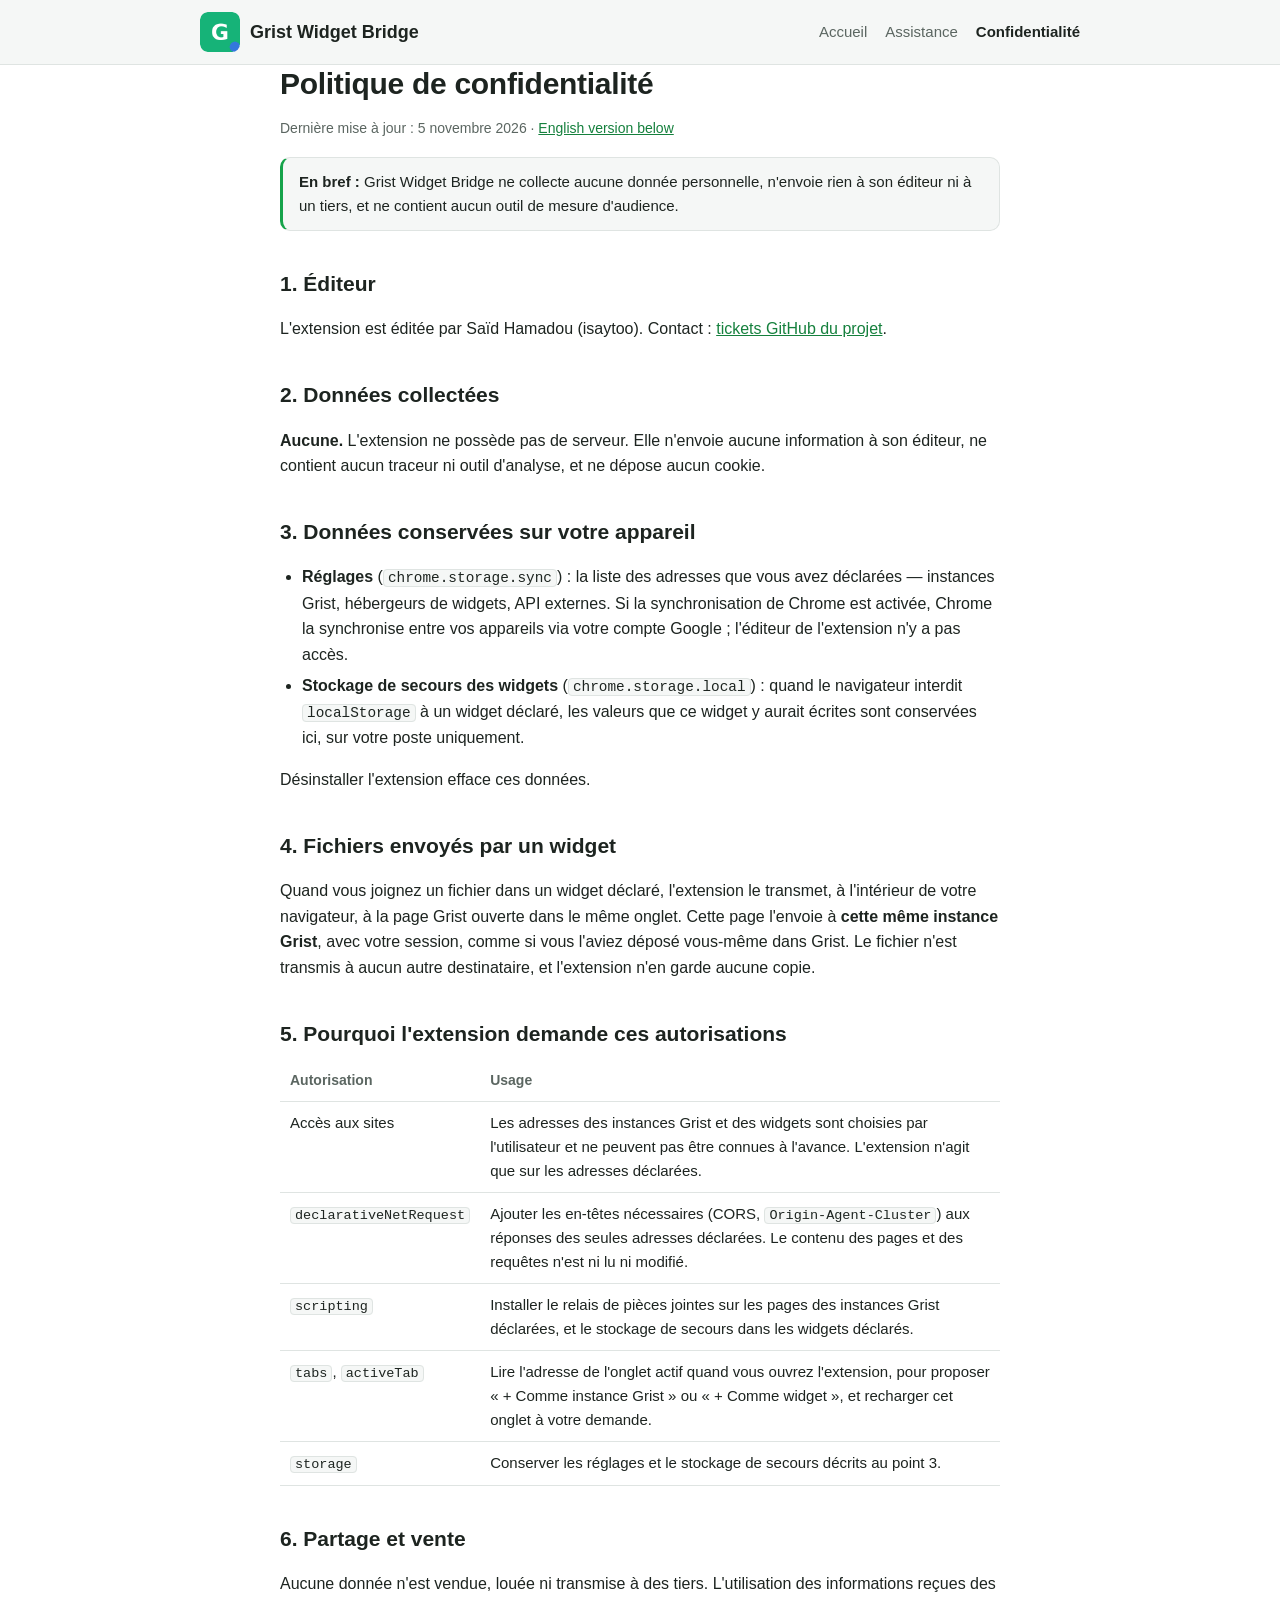
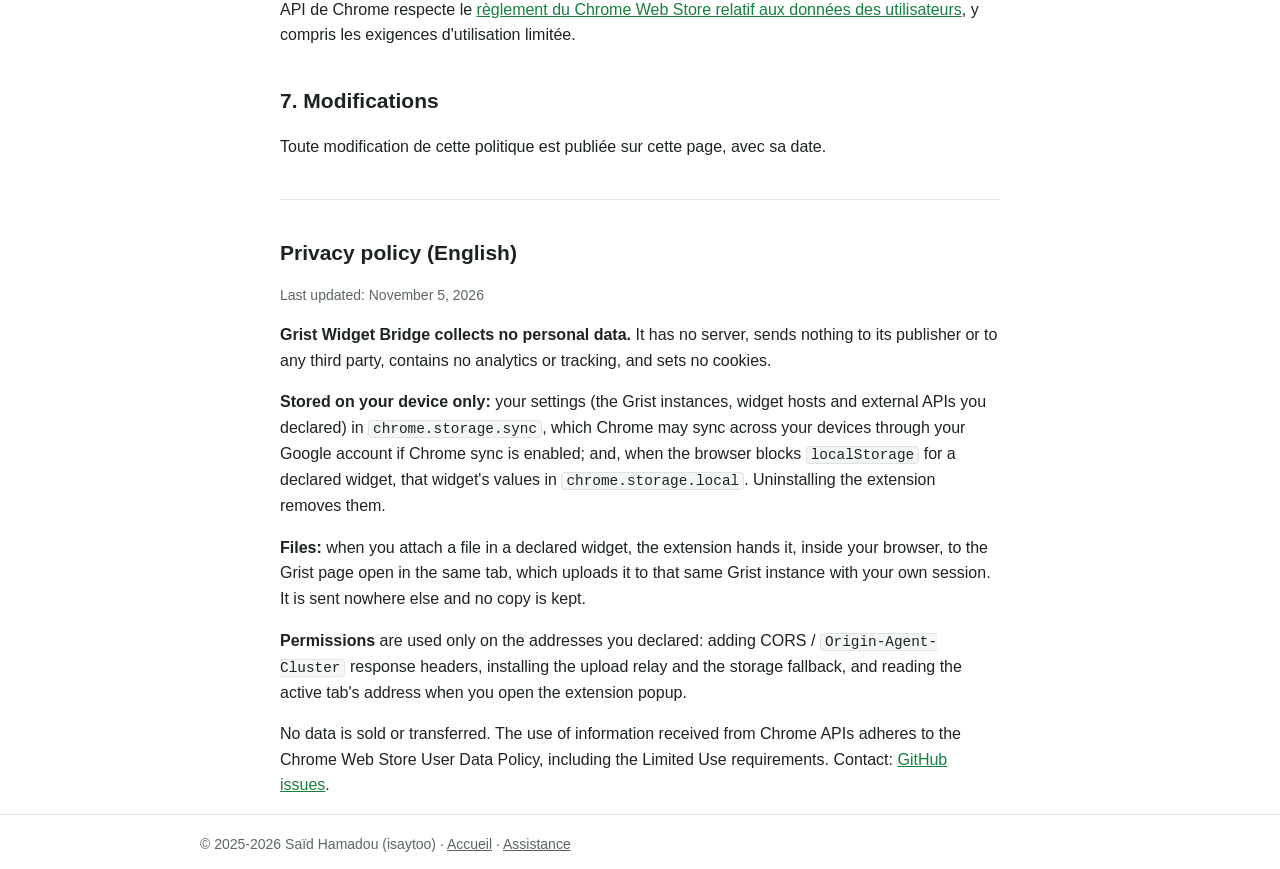
==== docs/confidentialite.html @ c7a1ba03 "docs: pages d'accueil, d'assistance et de confidentialité pour le Chrome Web Store Trois pages stati" ====
<!DOCTYPE html>
<html lang="fr">
<head>
<meta charset="utf-8">
<meta name="viewport" content="width=device-width, initial-scale=1">
<title>Politique de confidentialité — Grist Widget Bridge</title>
<meta name="description" content="Politique de confidentialité de l'extension Grist Widget Bridge : aucune donnée collectée.">
<link rel="stylesheet" href="style.css">
</head>
<body>
<header class="entete">
  <div class="cadre">
    <a class="marque" href="./"><img src="icon128.png" alt="" width="40" height="40"> Grist Widget Bridge</a>
    <nav><a href="./">Accueil</a><a href="support.html">Assistance</a><a href="confidentialite.html" aria-current="page">Confidentialité</a></nav>
  </div>
</header>

<main class="cadre texte">
  <h1>Politique de confidentialité</h1>
  <p class="doux">Dernière mise à jour : 5 novembre 2026 · <a href="#english">English version below</a></p>

  <div class="resume">
    <strong>En bref :</strong> Grist Widget Bridge ne collecte aucune donnée personnelle, n'envoie rien à son éditeur ni à un tiers, et ne contient aucun outil de mesure d'audience.
  </div>

  <h2>1. Éditeur</h2>
  <p>L'extension est éditée par Saïd Hamadou (isaytoo). Contact : <a href="https://github.com/isaytoo/grist-widget-bridge-firefox/issues">tickets GitHub du projet</a>.</p>

  <h2>2. Données collectées</h2>
  <p><strong>Aucune.</strong> L'extension ne possède pas de serveur. Elle n'envoie aucune information à son éditeur, ne contient aucun traceur ni outil d'analyse, et ne dépose aucun cookie.</p>

  <h2>3. Données conservées sur votre appareil</h2>
  <ul class="liste">
    <li><strong>Réglages</strong> (<code>chrome.storage.sync</code>) : la liste des adresses que vous avez déclarées — instances Grist, hébergeurs de widgets, API externes. Si la synchronisation de Chrome est activée, Chrome la synchronise entre vos appareils via votre compte Google ; l'éditeur de l'extension n'y a pas accès.</li>
    <li><strong>Stockage de secours des widgets</strong> (<code>chrome.storage.local</code>) : quand le navigateur interdit <code>localStorage</code> à un widget déclaré, les valeurs que ce widget y aurait écrites sont conservées ici, sur votre poste uniquement.</li>
  </ul>
  <p>Désinstaller l'extension efface ces données.</p>

  <h2>4. Fichiers envoyés par un widget</h2>
  <p>Quand vous joignez un fichier dans un widget déclaré, l'extension le transmet, à l'intérieur de votre navigateur, à la page Grist ouverte dans le même onglet. Cette page l'envoie à <strong>cette même instance Grist</strong>, avec votre session, comme si vous l'aviez déposé vous-même dans Grist. Le fichier n'est transmis à aucun autre destinataire, et l'extension n'en garde aucune copie.</p>

  <h2>5. Pourquoi l'extension demande ces autorisations</h2>
  <table class="tableau">
    <thead><tr><th>Autorisation</th><th>Usage</th></tr></thead>
    <tbody>
      <tr><td>Accès aux sites</td><td>Les adresses des instances Grist et des widgets sont choisies par l'utilisateur et ne peuvent pas être connues à l'avance. L'extension n'agit que sur les adresses déclarées.</td></tr>
      <tr><td><code>declarativeNetRequest</code></td><td>Ajouter les en-têtes nécessaires (CORS, <code>Origin-Agent-Cluster</code>) aux réponses des seules adresses déclarées. Le contenu des pages et des requêtes n'est ni lu ni modifié.</td></tr>
      <tr><td><code>scripting</code></td><td>Installer le relais de pièces jointes sur les pages des instances Grist déclarées, et le stockage de secours dans les widgets déclarés.</td></tr>
      <tr><td><code>tabs</code>, <code>activeTab</code></td><td>Lire l'adresse de l'onglet actif quand vous ouvrez l'extension, pour proposer « + Comme instance Grist » ou « + Comme widget », et recharger cet onglet à votre demande.</td></tr>
      <tr><td><code>storage</code></td><td>Conserver les réglages et le stockage de secours décrits au point 3.</td></tr>
    </tbody>
  </table>

  <h2>6. Partage et vente</h2>
  <p>Aucune donnée n'est vendue, louée ni transmise à des tiers. L'utilisation des informations reçues des API de Chrome respecte le <a href="https://developer.chrome.com/docs/webstore/program-policies/policies">règlement du Chrome Web Store relatif aux données des utilisateurs</a>, y compris les exigences d'utilisation limitée.</p>

  <h2>7. Modifications</h2>
  <p>Toute modification de cette politique est publiée sur cette page, avec sa date.</p>

  <hr>

  <h2 id="english">Privacy policy (English)</h2>
  <p class="doux">Last updated: November 5, 2026</p>
  <p><strong>Grist Widget Bridge collects no personal data.</strong> It has no server, sends nothing to its publisher or to any third party, contains no analytics or tracking, and sets no cookies.</p>
  <p><strong>Stored on your device only:</strong> your settings (the Grist instances, widget hosts and external APIs you declared) in <code>chrome.storage.sync</code>, which Chrome may sync across your devices through your Google account if Chrome sync is enabled; and, when the browser blocks <code>localStorage</code> for a declared widget, that widget's values in <code>chrome.storage.local</code>. Uninstalling the extension removes them.</p>
  <p><strong>Files:</strong> when you attach a file in a declared widget, the extension hands it, inside your browser, to the Grist page open in the same tab, which uploads it to that same Grist instance with your own session. It is sent nowhere else and no copy is kept.</p>
  <p><strong>Permissions</strong> are used only on the addresses you declared: adding CORS / <code>Origin-Agent-Cluster</code> response headers, installing the upload relay and the storage fallback, and reading the active tab's address when you open the extension popup.</p>
  <p>No data is sold or transferred. The use of information received from Chrome APIs adheres to the Chrome Web Store User Data Policy, including the Limited Use requirements. Contact: <a href="https://github.com/isaytoo/grist-widget-bridge-firefox/issues">GitHub issues</a>.</p>
</main>

<footer class="pied">
  <div class="cadre">© 2025-2026 Saïd Hamadou (isaytoo) · <a href="./">Accueil</a> · <a href="support.html">Assistance</a></div>
</footer>
</body>
</html>
---- docs/style.css ----
:root {
  --fond: #ffffff; --fond2: #f5f7f6; --bord: #dfe4e2; --texte: #1d2420; --doux: #5b6661;
  --accent: #16a34a; --accent-fonce: #15803d; --r: 10px;
}
@media (prefers-color-scheme: dark) {
  :root { --fond: #111614; --fond2: #18201c; --bord: #2a332e; --texte: #e7ece9; --doux: #9aa69f;
          --accent: #34d399; --accent-fonce: #6ee7b7; }
}
* { box-sizing: border-box; }
body { margin: 0; background: var(--fond); color: var(--texte);
  font: 16px/1.6 -apple-system, BlinkMacSystemFont, "Segoe UI", Roboto, Helvetica, Arial, sans-serif; }
a { color: var(--accent-fonce); }
code { font-size: .9em; background: var(--fond2); border: 1px solid var(--bord); border-radius: 4px; padding: 0 4px; }
.cadre { max-width: 920px; margin: 0 auto; padding: 0 20px; }

.entete { border-bottom: 1px solid var(--bord); background: var(--fond2); }
.entete .cadre { display: flex; align-items: center; justify-content: space-between; gap: 16px;
  flex-wrap: wrap; padding-top: 12px; padding-bottom: 12px; }
.marque { display: flex; align-items: center; gap: 10px; font-weight: 650; font-size: 18px;
  color: var(--texte); text-decoration: none; }
.marque img { border-radius: 8px; }
nav { display: flex; gap: 18px; flex-wrap: wrap; }
nav a { color: var(--doux); text-decoration: none; font-size: 15px; }
nav a:hover, nav a[aria-current="page"] { color: var(--texte); }
nav a[aria-current="page"] { font-weight: 600; }

main { padding-top: 32px; padding-bottom: 48px; }
h1 { font-size: 30px; line-height: 1.25; margin: 0 0 12px; letter-spacing: -.01em; }
h2 { font-size: 21px; margin: 36px 0 10px; }
h3 { font-size: 17px; margin: 0 0 6px; }
.chapo { font-size: 18px; color: var(--doux); max-width: 64ch; }
.texte { max-width: 760px; }
.doux { color: var(--doux); font-size: 14px; }

.grille { display: grid; grid-template-columns: repeat(auto-fit, minmax(240px, 1fr)); gap: 14px; }
.carte { border: 1px solid var(--bord); border-radius: var(--r); padding: 18px; background: var(--fond);
  border-top: 3px solid var(--accent); }
.carte p { margin: 0; color: var(--doux); font-size: 15px; }

.etapes, .liste { padding-left: 22px; }
.etapes li, .liste li { margin-bottom: 6px; }
.note, .resume { background: var(--fond2); border: 1px solid var(--bord); border-left: 3px solid var(--accent);
  border-radius: var(--r); padding: 12px 16px; font-size: 15px; }
.resume { margin: 18px 0 8px; }

.bouton { display: inline-block; background: var(--accent-fonce); color: #fff; text-decoration: none;
  padding: 9px 16px; border-radius: 8px; font-weight: 600; }
@media (prefers-color-scheme: dark) { .bouton { color: #0b1210; } }
.contact { background: var(--fond2); border: 1px solid var(--bord); border-radius: var(--r); padding: 4px 20px 16px; }

.tableau { width: 100%; border-collapse: collapse; font-size: 15px; margin: 8px 0; }
.tableau th, .tableau td { text-align: left; vertical-align: top; padding: 9px 10px; border-bottom: 1px solid var(--bord); }
.tableau th { color: var(--doux); font-weight: 600; font-size: 14px; }
.question { border: 1px solid var(--bord); border-radius: var(--r); padding: 10px 14px; margin-bottom: 8px; }
.question summary { cursor: pointer; font-weight: 600; }
.question p { margin: 8px 0 2px; color: var(--doux); }
hr { border: 0; border-top: 1px solid var(--bord); margin: 40px 0 0; }

.pied { border-top: 1px solid var(--bord); color: var(--doux); font-size: 14px; padding: 18px 0; }
.pied a { color: var(--doux); }

@media (max-width: 600px) {
  h1 { font-size: 25px; }
  .tableau { font-size: 14px; }
  .tableau td, .tableau th { padding: 7px 6px; }
}
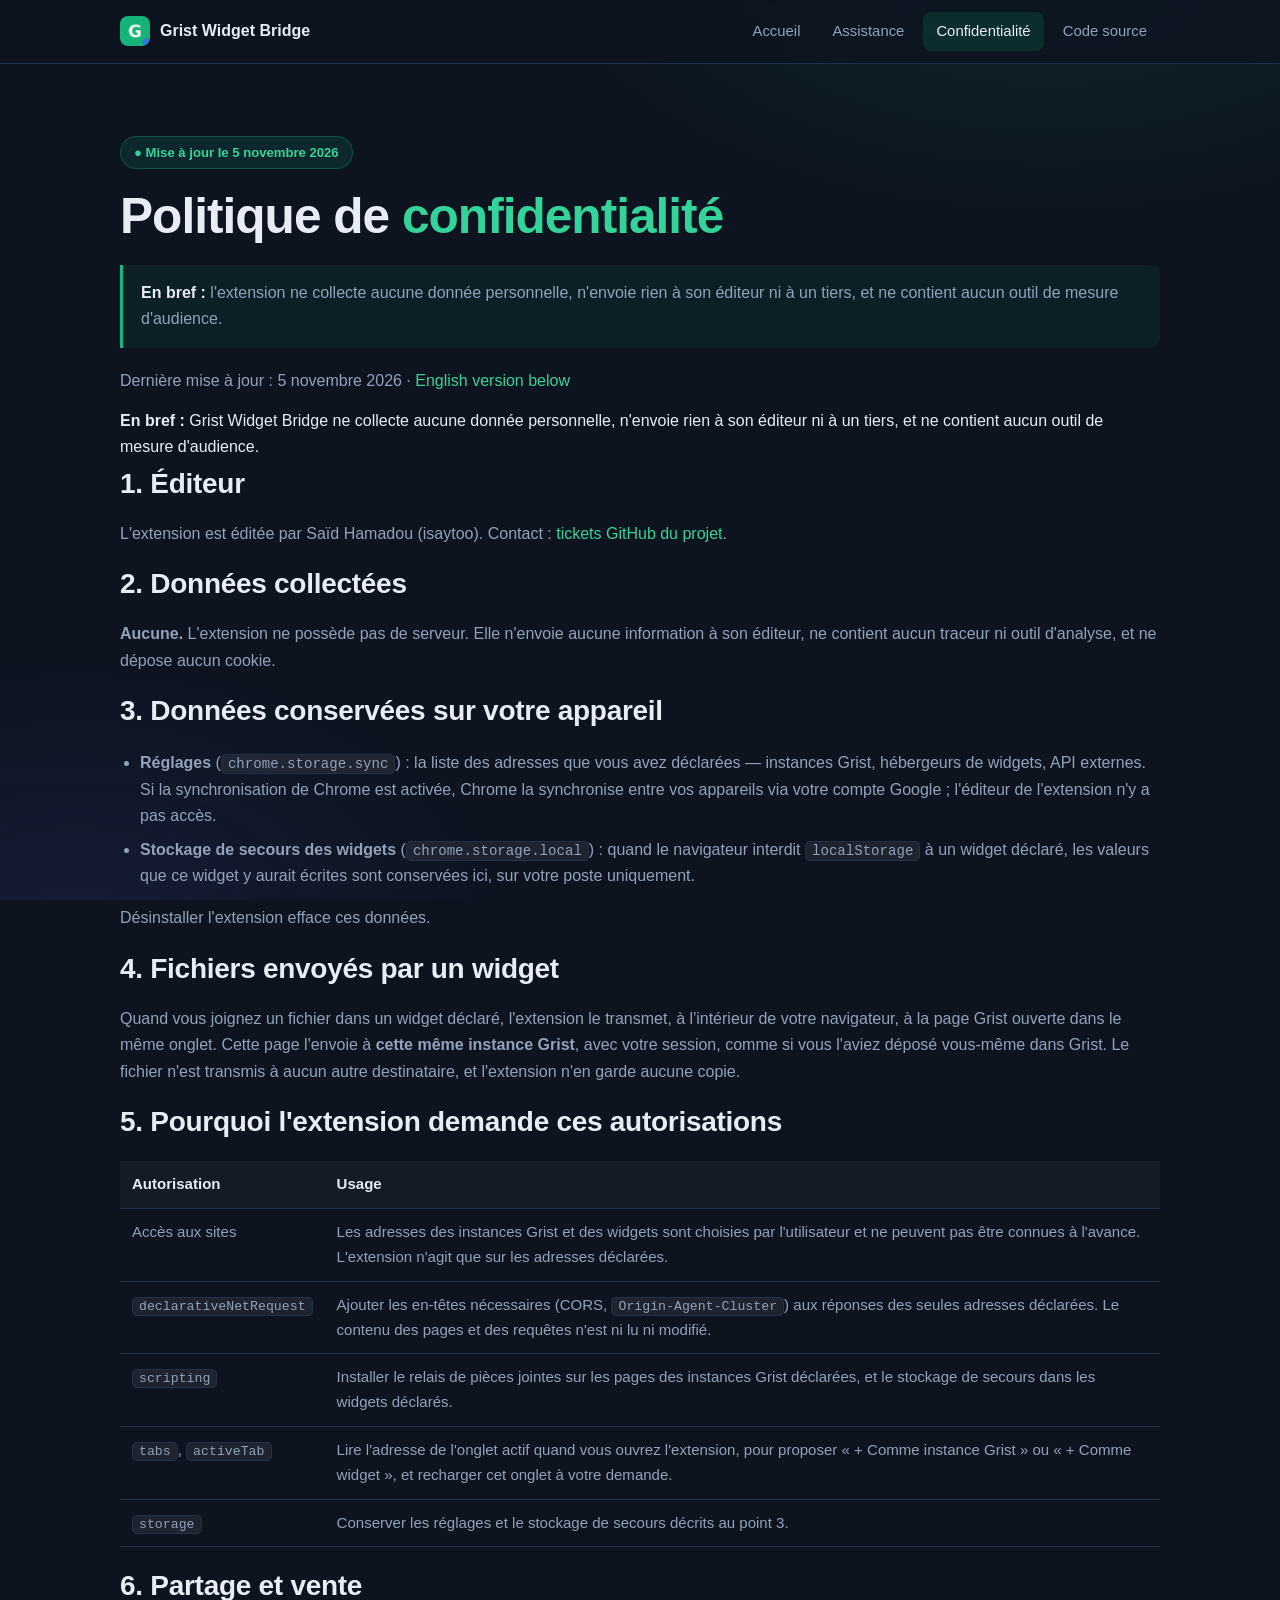
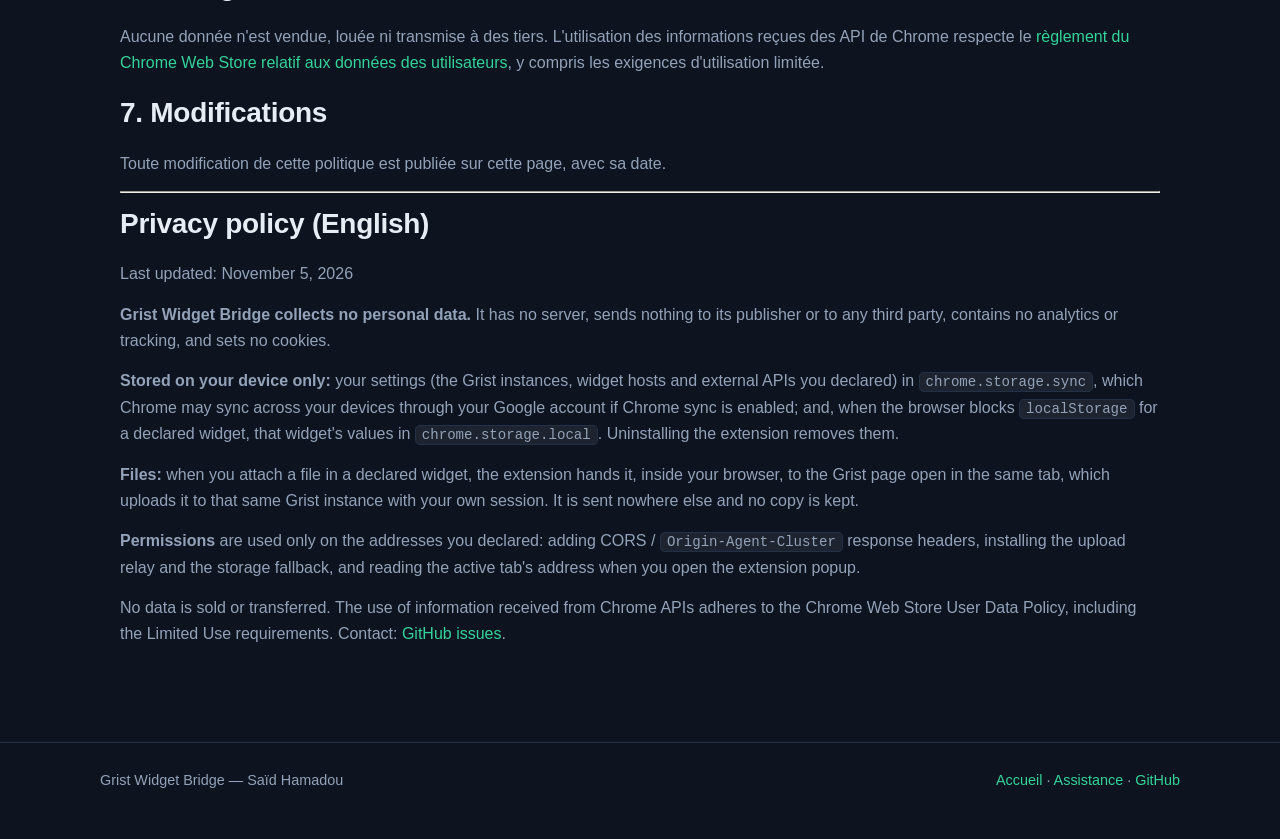
==== commit cf3b4748: "v2.6 Firefox : porter les améliorations, rétablir l'identité Firefox Des modifications en cours tran" ====
--- a/docs/confidentialite.html
+++ b/docs/confidentialite.html
@@ -1,23 +1,37 @@
-<!DOCTYPE html>
+<!doctype html>
 <html lang="fr">
 <head>
 <meta charset="utf-8">
 <meta name="viewport" content="width=device-width, initial-scale=1">
 <title>Politique de confidentialité — Grist Widget Bridge</title>
-<meta name="description" content="Politique de confidentialité de l'extension Grist Widget Bridge : aucune donnée collectée.">
+<meta name="description" content="Grist Widget Bridge ne collecte aucune donnée : pas de serveur, pas de traceur, rien n'est transmis à son éditeur.">
+<link rel="icon" href="img/icon128.png">
 <link rel="stylesheet" href="style.css">
 </head>
 <body>
-<header class="entete">
-  <div class="cadre">
-    <a class="marque" href="./"><img src="icon128.png" alt="" width="40" height="40"> Grist Widget Bridge</a>
-    <nav><a href="./">Accueil</a><a href="support.html">Assistance</a><a href="confidentialite.html" aria-current="page">Confidentialité</a></nav>
-  </div>
-</header>
+<div class="enveloppe">
 
-<main class="cadre texte">
-  <h1>Politique de confidentialité</h1>
-  <p class="doux">Dernière mise à jour : 5 novembre 2026 · <a href="#english">English version below</a></p>
+  <nav class="barre">
+    <div class="barre-inner">
+      <a class="marque" href="index.html"><img src="img/icon128.png" alt=""> Grist Widget Bridge</a>
+      <div class="nav">
+        <a href="index.html">Accueil</a>
+        <a href="support.html">Assistance</a>
+        <a href="confidentialite.html" aria-current="page">Confidentialité</a>
+        <a href="https://github.com/isaytoo/grist-widget-bridge-firefox">Code source</a>
+      </div>
+    </div>
+  </nav>
+
+  <main>
+    <section class="hero" style="padding-bottom:0">
+      <span class="pastille">● Mise à jour le 5 novembre 2026</span>
+      <h1>Politique de <span class="accent">confidentialité</span></h1>
+      <div class="encadre">
+        <p><strong>En bref :</strong> l'extension ne collecte aucune donnée personnelle, n'envoie rien à son éditeur ni à un tiers, et ne contient aucun outil de mesure d'audience.</p>
+      </div>
+    </section>
+<p class="doux">Dernière mise à jour : 5 novembre 2026 · <a href="#english">English version below</a></p>
 
   <div class="resume">
     <strong>En bref :</strong> Grist Widget Bridge ne collecte aucune donnée personnelle, n'envoie rien à son éditeur ni à un tiers, et ne contient aucun outil de mesure d'audience.
@@ -40,7 +54,7 @@
   <p>Quand vous joignez un fichier dans un widget déclaré, l'extension le transmet, à l'intérieur de votre navigateur, à la page Grist ouverte dans le même onglet. Cette page l'envoie à <strong>cette même instance Grist</strong>, avec votre session, comme si vous l'aviez déposé vous-même dans Grist. Le fichier n'est transmis à aucun autre destinataire, et l'extension n'en garde aucune copie.</p>
 
   <h2>5. Pourquoi l'extension demande ces autorisations</h2>
-  <table class="tableau">
+  <table >
     <thead><tr><th>Autorisation</th><th>Usage</th></tr></thead>
     <tbody>
       <tr><td>Accès aux sites</td><td>Les adresses des instances Grist et des widgets sont choisies par l'utilisateur et ne peuvent pas être connues à l'avance. L'extension n'agit que sur les adresses déclarées.</td></tr>
@@ -66,10 +80,19 @@
   <p><strong>Files:</strong> when you attach a file in a declared widget, the extension hands it, inside your browser, to the Grist page open in the same tab, which uploads it to that same Grist instance with your own session. It is sent nowhere else and no copy is kept.</p>
   <p><strong>Permissions</strong> are used only on the addresses you declared: adding CORS / <code>Origin-Agent-Cluster</code> response headers, installing the upload relay and the storage fallback, and reading the active tab's address when you open the extension popup.</p>
   <p>No data is sold or transferred. The use of information received from Chrome APIs adheres to the Chrome Web Store User Data Policy, including the Limited Use requirements. Contact: <a href="https://github.com/isaytoo/grist-widget-bridge-firefox/issues">GitHub issues</a>.</p>
-</main>
+  </main>
 
-<footer class="pied">
-  <div class="cadre">© 2025-2026 Saïd Hamadou (isaytoo) · <a href="./">Accueil</a> · <a href="support.html">Assistance</a></div>
-</footer>
+  <footer>
+    <div class="footer-inner">
+      <span>Grist Widget Bridge — Saïd Hamadou</span>
+      <span class="droite">
+        <a href="index.html">Accueil</a> ·
+        <a href="support.html">Assistance</a> ·
+        <a href="https://github.com/isaytoo/grist-widget-bridge-firefox">GitHub</a>
+      </span>
+    </div>
+  </footer>
+
+</div>
 </body>
 </html>
--- a/docs/style.css
+++ b/docs/style.css
@@ -1,66 +1,194 @@
+/* Grist Widget Bridge — habillage du site de présentation.
+   Repris des visuels du magasin : fond nuit bleutée, accent vert Grist, ambre pour les widgets. */
+
 :root {
-  --fond: #ffffff; --fond2: #f5f7f6; --bord: #dfe4e2; --texte: #1d2420; --doux: #5b6661;
-  --accent: #16a34a; --accent-fonce: #15803d; --r: 10px;
+  --nuit:      #0d1420;
+  --nuit-2:    #131c2b;
+  --carte:     #182233;
+  --ligne:     #233146;
+  --texte:     #e8edf5;
+  --gris:      #93a2b8;
+  --vert:      #10b981;
+  --vert-clair:#34d399;
+  --ambre:     #f59e0b;
+  --rayon:     14px;
+  --large:     1080px;
 }
-@media (prefers-color-scheme: dark) {
-  :root { --fond: #111614; --fond2: #18201c; --bord: #2a332e; --texte: #e7ece9; --doux: #9aa69f;
-          --accent: #34d399; --accent-fonce: #6ee7b7; }
+
+*, *::before, *::after { box-sizing: border-box; }
+
+html { scroll-behavior: smooth; }
+
+body {
+  margin: 0;
+  background: var(--nuit);
+  color: var(--texte);
+  font-family: -apple-system, BlinkMacSystemFont, "Segoe UI", Inter, Roboto, Helvetica, Arial, sans-serif;
+  font-size: 16px;
+  line-height: 1.65;
+  -webkit-font-smoothing: antialiased;
 }
-* { box-sizing: border-box; }
-body { margin: 0; background: var(--fond); color: var(--texte);
-  font: 16px/1.6 -apple-system, BlinkMacSystemFont, "Segoe UI", Roboto, Helvetica, Arial, sans-serif; }
-a { color: var(--accent-fonce); }
-code { font-size: .9em; background: var(--fond2); border: 1px solid var(--bord); border-radius: 4px; padding: 0 4px; }
-.cadre { max-width: 920px; margin: 0 auto; padding: 0 20px; }
 
-.entete { border-bottom: 1px solid var(--bord); background: var(--fond2); }
-.entete .cadre { display: flex; align-items: center; justify-content: space-between; gap: 16px;
-  flex-wrap: wrap; padding-top: 12px; padding-bottom: 12px; }
-.marque { display: flex; align-items: center; gap: 10px; font-weight: 650; font-size: 18px;
-  color: var(--texte); text-decoration: none; }
-.marque img { border-radius: 8px; }
-nav { display: flex; gap: 18px; flex-wrap: wrap; }
-nav a { color: var(--doux); text-decoration: none; font-size: 15px; }
-nav a:hover, nav a[aria-current="page"] { color: var(--texte); }
-nav a[aria-current="page"] { font-weight: 600; }
+/* Lueur d'arrière-plan, comme sur la capture d'architecture */
+body::before {
+  content: "";
+  position: fixed;
+  inset: 0;
+  pointer-events: none;
+  background:
+    radial-gradient(760px 420px at 82% -8%, rgba(16, 185, 129, .13), transparent 70%),
+    radial-gradient(620px 380px at 6% 102%, rgba(99, 102, 241, .10), transparent 70%);
+  z-index: 0;
+}
 
-main { padding-top: 32px; padding-bottom: 48px; }
-h1 { font-size: 30px; line-height: 1.25; margin: 0 0 12px; letter-spacing: -.01em; }
-h2 { font-size: 21px; margin: 36px 0 10px; }
-h3 { font-size: 17px; margin: 0 0 6px; }
-.chapo { font-size: 18px; color: var(--doux); max-width: 64ch; }
-.texte { max-width: 760px; }
-.doux { color: var(--doux); font-size: 14px; }
+.enveloppe { position: relative; z-index: 1; }
 
-.grille { display: grid; grid-template-columns: repeat(auto-fit, minmax(240px, 1fr)); gap: 14px; }
-.carte { border: 1px solid var(--bord); border-radius: var(--r); padding: 18px; background: var(--fond);
-  border-top: 3px solid var(--accent); }
-.carte p { margin: 0; color: var(--doux); font-size: 15px; }
+a { color: var(--vert-clair); text-decoration: none; }
+a:hover { text-decoration: underline; }
 
-.etapes, .liste { padding-left: 22px; }
-.etapes li, .liste li { margin-bottom: 6px; }
-.note, .resume { background: var(--fond2); border: 1px solid var(--bord); border-left: 3px solid var(--accent);
-  border-radius: var(--r); padding: 12px 16px; font-size: 15px; }
-.resume { margin: 18px 0 8px; }
+code {
+  background: rgba(255, 255, 255, .07);
+  border: 1px solid var(--ligne);
+  padding: 1px 6px;
+  border-radius: 5px;
+  font-family: ui-monospace, SFMono-Regular, Menlo, Consolas, monospace;
+  font-size: .88em;
+}
 
-.bouton { display: inline-block; background: var(--accent-fonce); color: #fff; text-decoration: none;
-  padding: 9px 16px; border-radius: 8px; font-weight: 600; }
-@media (prefers-color-scheme: dark) { .bouton { color: #0b1210; } }
-.contact { background: var(--fond2); border: 1px solid var(--bord); border-radius: var(--r); padding: 4px 20px 16px; }
+/* ── Barre de navigation ─────────────────────────────────────────────── */
+.barre {
+  position: sticky; top: 0; z-index: 20;
+  background: rgba(13, 20, 32, .82);
+  backdrop-filter: blur(12px);
+  border-bottom: 1px solid var(--ligne);
+}
+.barre-inner {
+  max-width: var(--large); margin: 0 auto;
+  padding: 12px 20px;
+  display: flex; align-items: center; gap: 14px; flex-wrap: wrap;
+}
+.marque { display: flex; align-items: center; gap: 10px; font-weight: 700; color: var(--texte); }
+.marque:hover { text-decoration: none; }
+.marque img { width: 30px; height: 30px; border-radius: 8px; }
+.nav { margin-left: auto; display: flex; gap: 6px; flex-wrap: wrap; }
+.nav a {
+  color: var(--gris); padding: 7px 13px; border-radius: 8px; font-size: .93rem;
+}
+.nav a:hover { background: rgba(255, 255, 255, .06); color: var(--texte); text-decoration: none; }
+.nav a[aria-current="page"] { color: var(--texte); background: rgba(16, 185, 129, .14); }
 
-.tableau { width: 100%; border-collapse: collapse; font-size: 15px; margin: 8px 0; }
-.tableau th, .tableau td { text-align: left; vertical-align: top; padding: 9px 10px; border-bottom: 1px solid var(--bord); }
-.tableau th { color: var(--doux); font-weight: 600; font-size: 14px; }
-.question { border: 1px solid var(--bord); border-radius: var(--r); padding: 10px 14px; margin-bottom: 8px; }
-.question summary { cursor: pointer; font-weight: 600; }
-.question p { margin: 8px 0 2px; color: var(--doux); }
-hr { border: 0; border-top: 1px solid var(--bord); margin: 40px 0 0; }
+/* ── Mise en page ────────────────────────────────────────────────────── */
+main { max-width: var(--large); margin: 0 auto; padding: 0 20px 80px; }
+section { padding-top: 56px; }
+h1 { font-size: clamp(2rem, 5vw, 3.1rem); line-height: 1.12; margin: 0 0 16px; letter-spacing: -.02em; }
+h2 { font-size: clamp(1.3rem, 3vw, 1.75rem); margin: 0 0 14px; letter-spacing: -.01em; }
+h3 { font-size: 1.05rem; margin: 0 0 8px; }
+p  { color: var(--gris); margin: 0 0 14px; }
+.accent { color: var(--vert-clair); }
+.chapeau { font-size: 1.12rem; max-width: 62ch; }
 
-.pied { border-top: 1px solid var(--bord); color: var(--doux); font-size: 14px; padding: 18px 0; }
-.pied a { color: var(--doux); }
+/* ── Accueil ─────────────────────────────────────────────────────────── */
+.hero { padding: 72px 0 8px; }
+.pastille {
+  display: inline-flex; align-items: center; gap: 8px;
+  background: rgba(16, 185, 129, .12); border: 1px solid rgba(16, 185, 129, .3);
+  color: var(--vert-clair); padding: 5px 13px; border-radius: 999px;
+  font-size: .82rem; font-weight: 600; margin-bottom: 20px;
+}
+.actions { display: flex; gap: 12px; flex-wrap: wrap; margin-top: 26px; }
+.bouton {
+  display: inline-flex; align-items: center; gap: 8px;
+  padding: 12px 22px; border-radius: 10px; font-weight: 600; font-size: .97rem;
+  border: 1px solid transparent; transition: transform .12s, background .15s, border-color .15s;
+}
+.bouton:hover { text-decoration: none; transform: translateY(-1px); }
+.bouton-plein { background: var(--vert); color: #04221a; }
+.bouton-plein:hover { background: var(--vert-clair); }
+.bouton-vide { border-color: var(--ligne); color: var(--texte); background: rgba(255, 255, 255, .03); }
+.bouton-vide:hover { border-color: var(--vert); }
 
-@media (max-width: 600px) {
-  h1 { font-size: 25px; }
-  .tableau { font-size: 14px; }
-  .tableau td, .tableau th { padding: 7px 6px; }
+/* ── Visuels ─────────────────────────────────────────────────────────── */
+figure { margin: 0; }
+.visuel {
+  margin-top: 36px;
+  border: 1px solid var(--ligne); border-radius: var(--rayon);
+  overflow: hidden; background: var(--nuit-2);
+  box-shadow: 0 24px 60px rgba(0, 0, 0, .45);
 }
+.visuel img { display: block; width: 100%; height: auto; }
+figcaption { color: var(--gris); font-size: .88rem; padding: 11px 16px; border-top: 1px solid var(--ligne); }
+
+/* ── Grilles de cartes ───────────────────────────────────────────────── */
+.grille { display: grid; gap: 16px; grid-template-columns: repeat(auto-fit, minmax(265px, 1fr)); }
+.carte {
+  background: var(--carte); border: 1px solid var(--ligne);
+  border-radius: var(--rayon); padding: 20px;
+}
+.carte p:last-child { margin-bottom: 0; }
+.jeton {
+  width: 38px; height: 38px; border-radius: 10px;
+  display: grid; place-items: center; font-size: 1.1rem; margin-bottom: 12px;
+}
+.jeton-vert  { background: rgba(16, 185, 129, .15);  border: 1px solid rgba(16, 185, 129, .32); }
+.jeton-ambre { background: rgba(245, 158, 11, .14);  border: 1px solid rgba(245, 158, 11, .32); }
+.jeton-bleu  { background: rgba(99, 102, 241, .15);  border: 1px solid rgba(99, 102, 241, .32); }
+
+/* ── Étapes numérotées ───────────────────────────────────────────────── */
+.etapes { list-style: none; counter-reset: etape; padding: 0; margin: 0; display: grid; gap: 12px; }
+.etapes li {
+  counter-increment: etape;
+  background: var(--carte); border: 1px solid var(--ligne); border-radius: var(--rayon);
+  padding: 16px 18px 16px 58px; position: relative; color: var(--gris);
+}
+.etapes li::before {
+  content: counter(etape);
+  position: absolute; left: 16px; top: 15px;
+  width: 27px; height: 27px; border-radius: 8px;
+  background: rgba(16, 185, 129, .15); border: 1px solid rgba(16, 185, 129, .32);
+  color: var(--vert-clair); font-weight: 700; font-size: .85rem;
+  display: grid; place-items: center;
+}
+.etapes strong { color: var(--texte); }
+
+/* ── Encadrés ────────────────────────────────────────────────────────── */
+.encadre {
+  border-left: 3px solid var(--vert); border-radius: 0 10px 10px 0;
+  background: rgba(16, 185, 129, .07);
+  padding: 15px 18px; margin: 20px 0;
+}
+.encadre.ambre { border-left-color: var(--ambre); background: rgba(245, 158, 11, .07); }
+.encadre p:last-child { margin-bottom: 0; }
+.encadre strong { color: var(--texte); }
+
+/* ── Tableaux ────────────────────────────────────────────────────────── */
+table { border-collapse: collapse; width: 100%; margin: 16px 0; font-size: .94rem; }
+th, td { text-align: left; padding: 11px 12px; border-bottom: 1px solid var(--ligne); vertical-align: top; }
+th { color: var(--texte); font-weight: 600; background: rgba(255, 255, 255, .03); }
+td { color: var(--gris); }
+
+ul:not(.etapes):not(.nav) { color: var(--gris); padding-left: 20px; }
+ul:not(.etapes):not(.nav) li { margin-bottom: 7px; }
+
+/* ── Pied de page ────────────────────────────────────────────────────── */
+footer {
+  border-top: 1px solid var(--ligne);
+  padding: 26px 20px 46px; color: var(--gris); font-size: .9rem;
+}
+.footer-inner { max-width: var(--large); margin: 0 auto; display: flex; gap: 14px; flex-wrap: wrap; align-items: center; }
+.footer-inner .droite { margin-left: auto; }
+
+/* ── Téléphone ───────────────────────────────────────────────────────── */
+@media (max-width: 640px) {
+  .hero { padding-top: 42px; }
+  section { padding-top: 40px; }
+  main { padding-bottom: 56px; }
+  .nav { width: 100%; margin-left: 0; }
+  .bouton { width: 100%; justify-content: center; }
+}
+
+/* Lisible aussi pour qui force le thème clair du système : le site reste sombre,
+   mais on respecte la demande de mouvement réduit. */
+@media (prefers-reduced-motion: reduce) {
+  html { scroll-behavior: auto; }
+  .bouton:hover { transform: none; }
+}
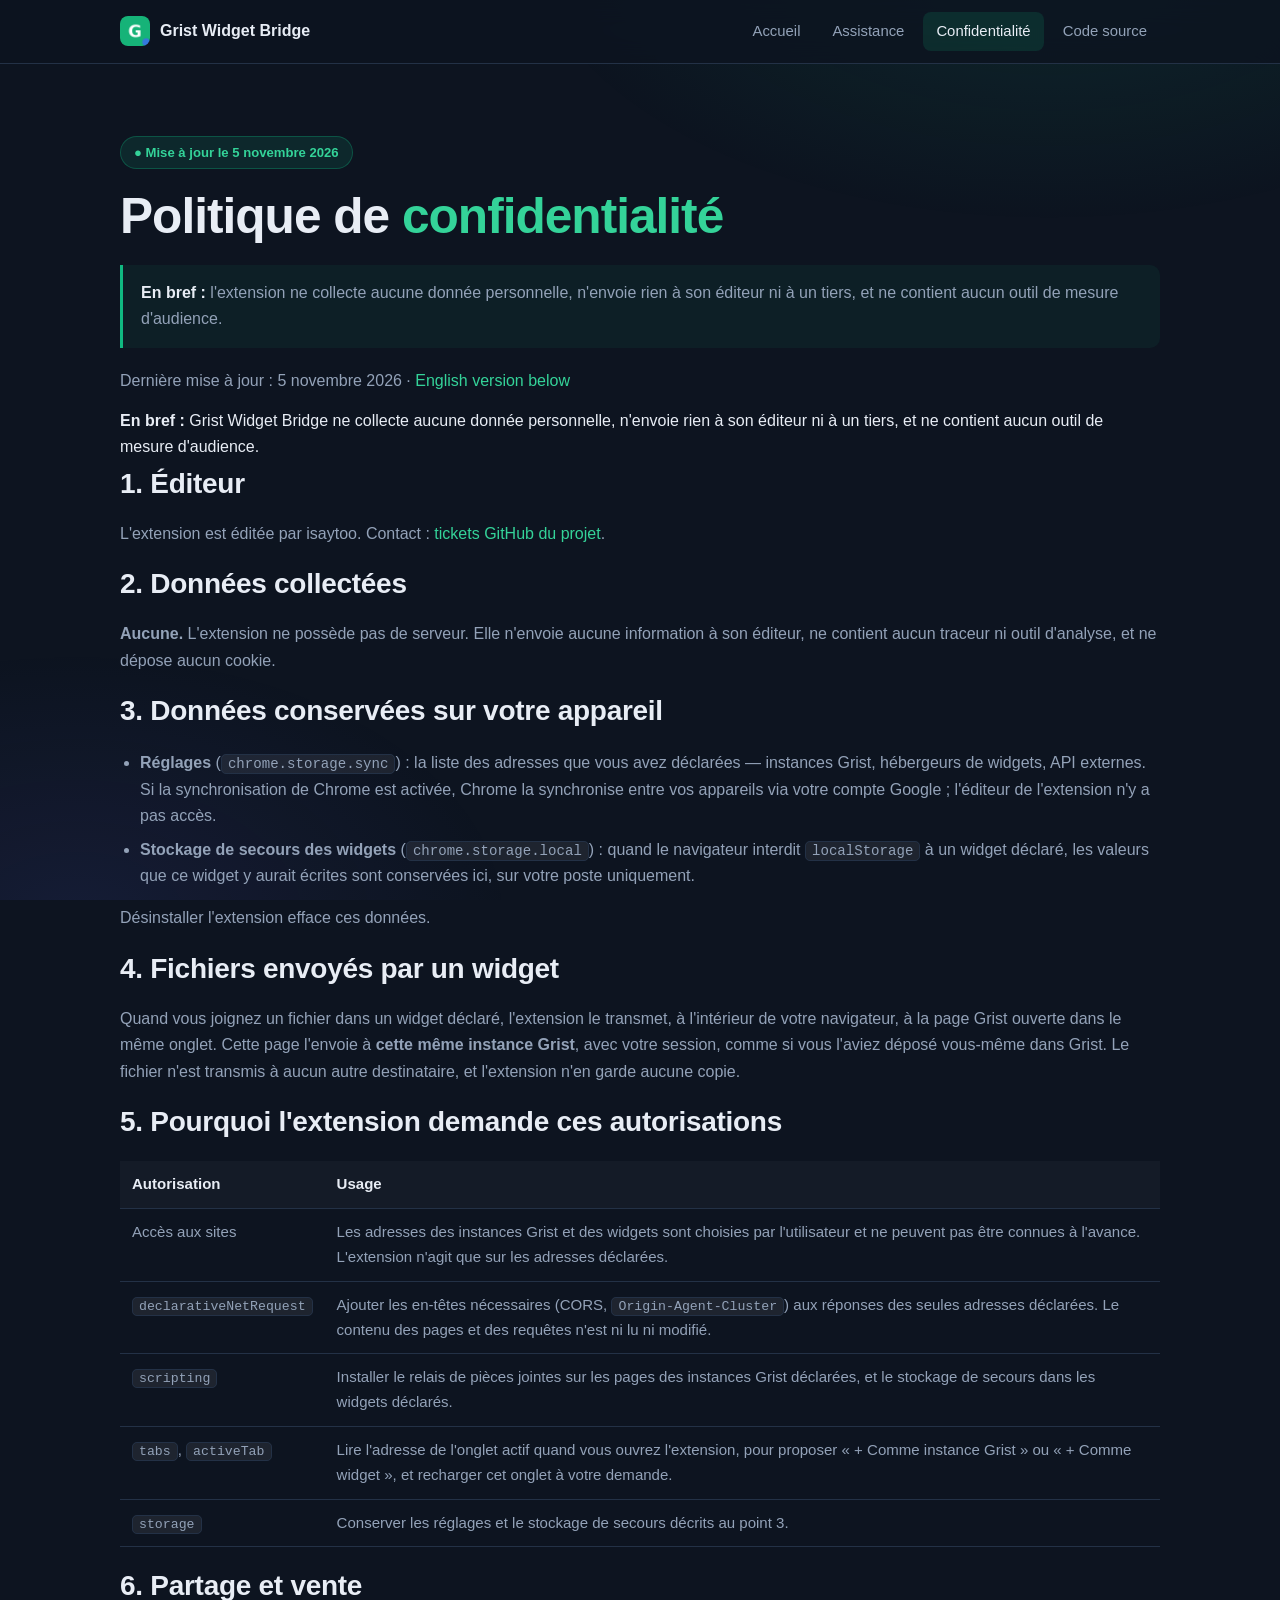
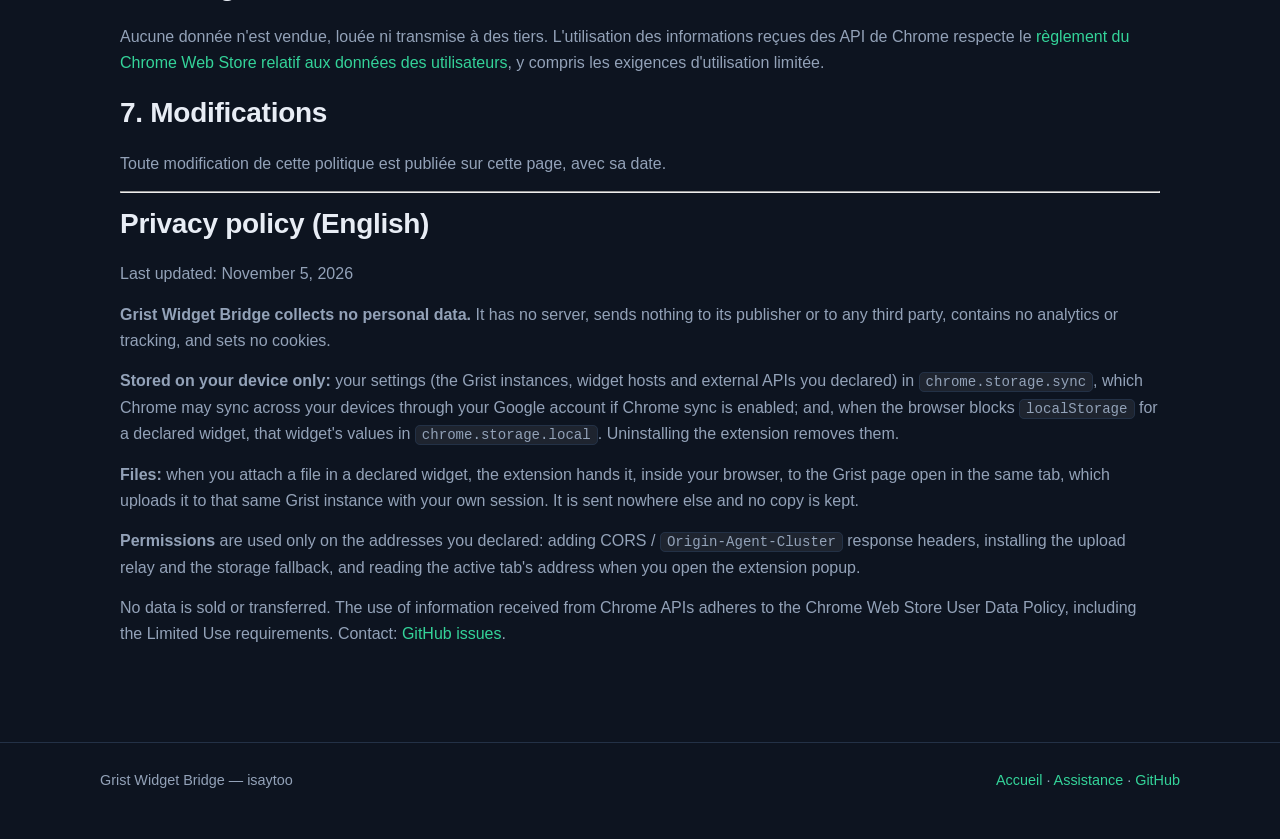
==== commit b0c228fd: "Retirer le nom de l'organisation et l'identité de l'auteur L'extension s'appelle de nouveau « Grist " ====
--- a/docs/confidentialite.html
+++ b/docs/confidentialite.html
@@ -38,7 +38,7 @@
   </div>
 
   <h2>1. Éditeur</h2>
-  <p>L'extension est éditée par Saïd Hamadou (isaytoo). Contact : <a href="https://github.com/isaytoo/grist-widget-bridge-firefox/issues">tickets GitHub du projet</a>.</p>
+  <p>L'extension est éditée par isaytoo. Contact : <a href="https://github.com/isaytoo/grist-widget-bridge-firefox/issues">tickets GitHub du projet</a>.</p>
 
   <h2>2. Données collectées</h2>
   <p><strong>Aucune.</strong> L'extension ne possède pas de serveur. Elle n'envoie aucune information à son éditeur, ne contient aucun traceur ni outil d'analyse, et ne dépose aucun cookie.</p>
@@ -84,7 +84,7 @@
 
   <footer>
     <div class="footer-inner">
-      <span>Grist Widget Bridge — Saïd Hamadou</span>
+      <span>Grist Widget Bridge — isaytoo</span>
       <span class="droite">
         <a href="index.html">Accueil</a> ·
         <a href="support.html">Assistance</a> ·
